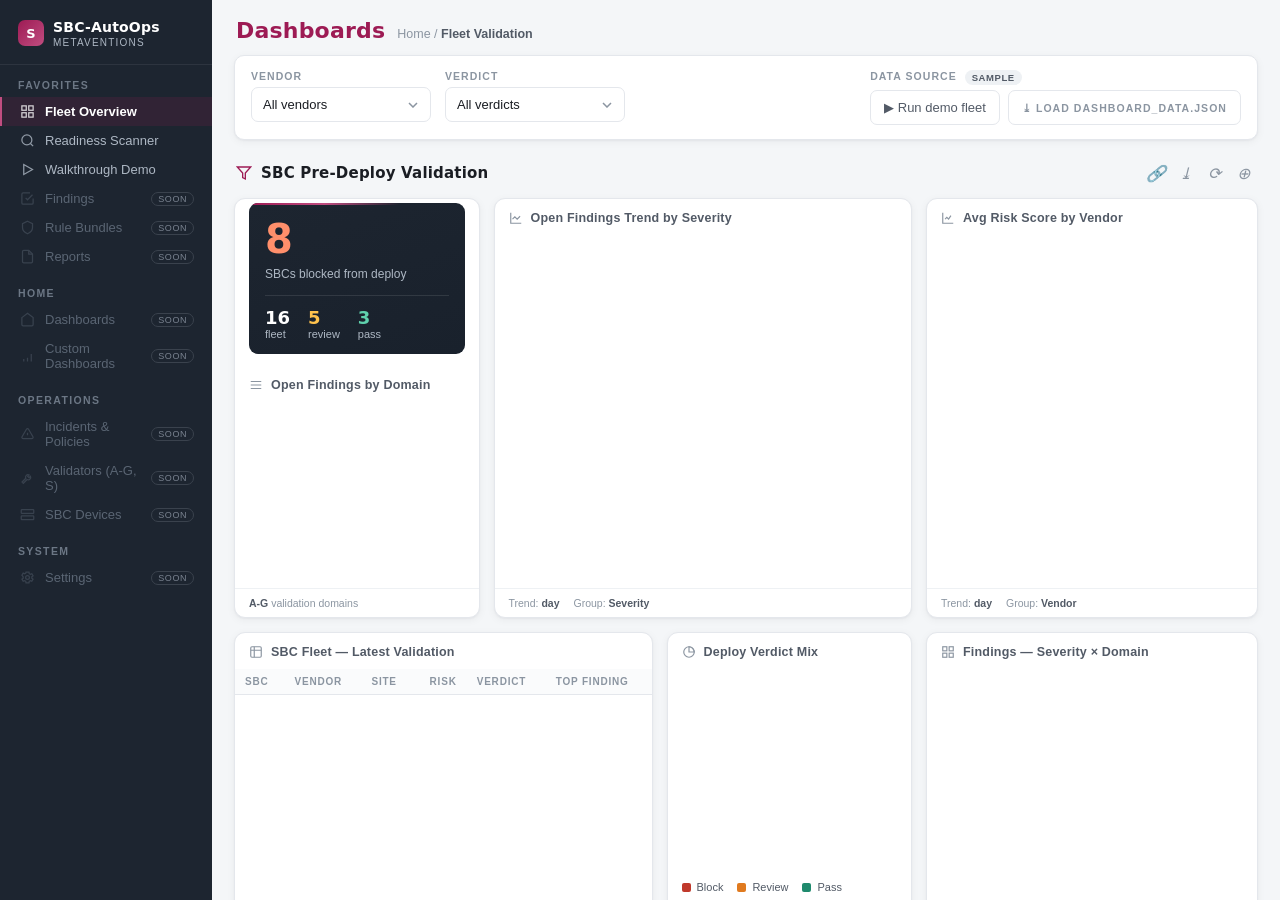
==== marketing/dashboard/index.html @ 4ab171d1 "Phase C frontend-design: fleet dashboard polish Stat tiles: gradient surface + garnet edge accent + " ====
<!doctype html>
<html lang="en">
<!--
  SBC-AutoOps — Fleet Validation Dashboard
  Single-file, dependency-light (Chart.js from CDN). Light enterprise theme
  modeled on a NOC monitoring layout.

  HOW TO FEED REAL DATA
  ---------------------
  Replace SAMPLE_FLEET below with the array your validator emits. Each entry is
  one SBC's latest run, matching the CLI --json output shape:

    {
      sbc: "sbc01.contoso.com",
      vendor: "audiocodes",
      site: "EU-West",
      ruleset_version: "2026-06-02",
      summary: { risk_score: 100, verdict: "BLOCK",
                 counts: { CRITICAL:2, HIGH:1, MEDIUM:4, LOW:1, INFO:1 } },
      findings: [ { check_id:"C.CA.ROOT_MISSING", domain:"C", severity:"CRITICAL" }, ... ]
    }

  Then call renderAll(SAMPLE_FLEET, TREND). Verdict/risk are recomputed client
  side with the same weights as report/risk.py, so tiles stay consistent.
-->
<meta charset="utf-8" />
<meta name="viewport" content="width=device-width, initial-scale=1" />
<title>SBC-AutoOps — Fleet Validation</title>
<base href="/dashboard/">
<!-- Local-first: no external fonts or CDNs. The dashboard must render fully
     air-gapped (docker run --network none), so Chart.js is served from the
     package and typefaces fall back to the system stack. -->
<script src="chart.umd.min.js"></script>

<style>
  :root {
    --ink:#1a1d23; --ink-soft:#525a66; --ink-faint:#8b95a1;
    --line:#e4e7ec; --line-soft:#eef1f4; --panel:#ffffff; --bg:#f4f6f8;
    --rail:#1d2530; --rail-text:#aeb8c4; --rail-active:#fff;
    --garnet:#9d1b54; --garnet-soft:#c14d80;
    --crit:#c0392b; --high:#e07a1f; --med:#d4a017; --low:#5b85ad; --info:#9aa4b0;
    --pass:#1f8a6d;
    --domB:#5b85ad; --domC:#9d1b54; --domD:#e07a1f; --domE:#1f8a6d;
    --shadow:0 1px 2px rgba(20,24,31,.04),0 2px 8px rgba(20,24,31,.05);
  }
  *{box-sizing:border-box}
  html,body{margin:0;height:100%}
  body{
    font-family:'IBM Plex Sans',sans-serif;color:var(--ink);background:var(--bg);
    display:grid;grid-template-columns:212px 1fr;grid-template-rows:100vh;
    -webkit-font-smoothing:antialiased;
  }
  .mono{font-family:'IBM Plex Mono',monospace;font-variant-numeric:tabular-nums}

  /* ---------- left rail ---------- */
  aside{background:var(--rail);color:var(--rail-text);overflow-y:auto;padding:0 0 24px}
  .brand{display:flex;align-items:center;gap:9px;padding:18px 18px 16px;border-bottom:1px solid rgba(255,255,255,.07)}
  .brand .dot{width:26px;height:26px;border-radius:7px;background:linear-gradient(135deg,var(--garnet),var(--garnet-soft));display:grid;place-items:center;color:#fff;font-family:'Archivo',system-ui,sans-serif;font-weight:800;font-size:13px}
  .brand b{font-family:'Archivo',system-ui,sans-serif;font-weight:700;color:#fff;font-size:14px;letter-spacing:.2px}
  .brand small{display:block;color:var(--rail-text);font-size:10px;letter-spacing:.12em;text-transform:uppercase;margin-top:1px}
  .navgroup{padding:14px 0 2px}
  .navgroup h4{margin:0;padding:0 18px 6px;font-size:10.5px;letter-spacing:.13em;text-transform:uppercase;color:#6c7785;font-weight:700}
  .navgroup a{display:flex;align-items:center;gap:10px;padding:7px 18px;color:var(--rail-text);text-decoration:none;font-size:13px;border-left:2px solid transparent}
  .navgroup a:hover{background:rgba(255,255,255,.04);color:#dfe6ee}
  .navgroup a.active{background:rgba(157,27,84,.16);border-left-color:var(--garnet-soft);color:var(--rail-active);font-weight:600}
  .navgroup a svg{width:15px;height:15px;opacity:.8;flex:none}
  /* Planned (not-in-this-build) nav: honest scaffolding, never a dead link. */
  .navgroup a.soon{color:#5a6573;cursor:default}
  .navgroup a.soon:hover{background:transparent;color:#5a6573}
  .navgroup a.soon svg{opacity:.45}
  .navgroup a.soon em{margin-left:auto;font-style:normal;font-size:9px;letter-spacing:.06em;text-transform:uppercase;color:#7a8390;border:1px solid #3a424d;border-radius:9px;padding:1px 6px}

  /* ---------- main ---------- */
  main{overflow-y:auto;padding:0 22px 40px}
  .topbar{display:flex;align-items:baseline;gap:12px;padding:18px 2px 12px}
  .topbar h1{font-family:'Archivo',system-ui,sans-serif;font-weight:700;font-size:22px;color:var(--garnet);margin:0;letter-spacing:.2px}
  .crumb{color:var(--ink-faint);font-size:12.5px}
  .crumb b{color:var(--ink-soft);font-weight:600}

  .filters{display:flex;gap:14px;flex-wrap:wrap;background:var(--panel);border:1px solid var(--line);border-radius:10px;padding:14px 16px;box-shadow:var(--shadow)}
  .field{display:flex;flex-direction:column;gap:5px;min-width:180px}
  .field label{font-size:10.5px;letter-spacing:.1em;text-transform:uppercase;color:var(--ink-faint);font-weight:600}
  select{appearance:none;font-family:inherit;font-size:13px;color:var(--ink);background:#fff url("data:image/svg+xml,%3Csvg xmlns='http://www.w3.org/2000/svg' width='10' height='6' viewBox='0 0 10 6'%3E%3Cpath d='M1 1l4 4 4-4' stroke='%238b95a1' stroke-width='1.5' fill='none'/%3E%3C/svg%3E") no-repeat right 12px center;border:1px solid var(--line);border-radius:7px;padding:9px 30px 9px 11px;cursor:pointer}
  select:focus{outline:none;border-color:var(--garnet-soft);box-shadow:0 0 0 3px rgba(157,27,84,.12)}
  .grow{flex:1}
  .ds-title{display:flex;align-items:center;gap:9px;margin:20px 2px 12px}
  .ds-title svg{width:16px;height:16px;color:var(--garnet)}
  .ds-title h2{font-family:'Archivo',system-ui,sans-serif;font-weight:600;font-size:15px;margin:0;letter-spacing:.2px}
  .ds-title .tools{margin-left:auto;display:flex;gap:3px}
  .ds-title .tools i{width:26px;height:26px;border-radius:6px;display:grid;place-items:center;color:var(--ink-faint);cursor:default}
  .ds-title .tools i:hover{background:var(--line-soft);color:var(--ink-soft)}

  /* ---------- grid ---------- */
  .grid{display:grid;gap:14px;grid-template-columns:repeat(12,1fr)}
  .panel{background:var(--panel);border:1px solid var(--line);border-radius:11px;box-shadow:var(--shadow);display:flex;flex-direction:column;min-height:0;overflow:hidden;transition:border-color .2s ease,box-shadow .2s ease,transform .2s ease}
  .panel:hover{border-color:rgba(157,27,84,.28);box-shadow:0 2px 4px rgba(20,24,31,.05),0 10px 26px rgba(20,24,31,.08);transform:translateY(-1px)}
  .panel > header{display:flex;align-items:center;gap:8px;padding:12px 14px 10px}
  .panel > header svg{width:14px;height:14px;color:var(--ink-faint);flex:none}
  .panel > header h3{font-size:12.5px;font-weight:600;color:var(--ink-soft);margin:0;letter-spacing:.2px}
  .panel .body{padding:4px 14px 14px;flex:1;min-height:0}
  .panel .foot{border-top:1px solid var(--line-soft);padding:8px 14px;font-size:10.5px;color:var(--ink-faint);display:flex;gap:14px}
  .panel .foot b{color:var(--ink-soft);font-weight:600}

  .span3{grid-column:span 3}.span4{grid-column:span 4}.span5{grid-column:span 5}
  .span6{grid-column:span 6}.span7{grid-column:span 7}.span8{grid-column:span 8}.span12{grid-column:span 12}
  @media(max-width:1180px){.span3,.span4,.span5{grid-column:span 6}.span7,.span8{grid-column:span 12}}

  /* stat tile */
  .stat{background:linear-gradient(160deg,var(--rail),#19212c);color:#fff;border-radius:9px;padding:16px 16px 14px;margin:0 0 4px;position:relative;overflow:hidden}
  .stat:before{content:"";position:absolute;top:0;left:0;right:30%;height:2px;background:linear-gradient(90deg,var(--garnet),var(--garnet-soft),transparent)}
  .stat .big{font-family:'Archivo',system-ui,sans-serif;font-weight:800;font-size:40px;line-height:1;color:#fff}
  .stat .big.warn{color:#ff8f6b}
  .stat .lbl{font-size:12px;color:#aeb8c4;margin-top:8px}
  .stat .sub{display:flex;gap:18px;margin-top:14px;border-top:1px solid rgba(255,255,255,.1);padding-top:11px}
  .stat .sub div{font-size:11px;color:#aeb8c4}
  .stat .sub b{display:block;font-family:'Archivo',system-ui,sans-serif;font-size:18px;color:#fff;font-weight:700}
  .stat .sub b.crit{color:#ff7a63}.stat .sub b.warn{color:#ffc24d}.stat .sub b.ok{color:#5fd1ad}

  /* charts */
  .chartwrap{position:relative;width:100%}
  canvas{max-width:100%}

  /* table */
  table{width:100%;border-collapse:collapse;font-size:12.5px}
  thead th{text-align:left;font-size:10px;letter-spacing:.08em;text-transform:uppercase;color:var(--ink-faint);font-weight:700;padding:7px 10px;border-bottom:1px solid var(--line);background:#fafbfc;position:sticky;top:0}
  thead th.num,td.num{text-align:right}
  tbody td{padding:8px 10px;border-bottom:1px solid var(--line-soft);white-space:nowrap}
  tbody tr:hover{background:#fafbfc}
  .vendor-pill{display:inline-block;font-size:10.5px;padding:2px 8px;border-radius:20px;background:var(--line-soft);color:var(--ink-soft);font-weight:600}
  .verdict{display:inline-flex;align-items:center;gap:6px;font-weight:700;font-size:11.5px}
  .verdict::before{content:"";width:8px;height:8px;border-radius:50%}
  .verdict.BLOCK{color:var(--crit)}.verdict.BLOCK::before{background:var(--crit);animation:vpulse 2.2s infinite}
  @keyframes vpulse{0%{box-shadow:0 0 0 0 rgba(192,57,43,.40)}70%{box-shadow:0 0 0 6px rgba(192,57,43,0)}100%{box-shadow:0 0 0 0 rgba(192,57,43,0)}}
  @media (prefers-reduced-motion: reduce){.verdict.BLOCK::before{animation:none}.panel:hover{transform:none}}
  .verdict.REVIEW{color:var(--high)}.verdict.REVIEW::before{background:var(--high)}
  .verdict.PASS{color:var(--pass)}.verdict.PASS::before{background:var(--pass)}
  .riskbar{display:inline-block;height:6px;border-radius:3px;background:var(--line);width:64px;vertical-align:middle;margin-right:7px;position:relative;overflow:hidden}
  .riskbar span{position:absolute;left:0;top:0;bottom:0;border-radius:3px}

  /* heatmap */
  .heat{display:grid;grid-template-columns:54px repeat(8,1fr);gap:5px;align-items:center}
  .heat .h-col{font-size:10.5px;font-weight:700;color:var(--ink-soft);text-align:center;letter-spacing:.04em}
  .heat .h-row{font-size:10.5px;font-weight:700;color:var(--ink-soft)}
  .heat .cell{height:38px;border-radius:6px;display:grid;place-items:center;font-family:'IBM Plex Mono',ui-monospace,monospace;font-size:13px;font-weight:600;color:#fff}
  .heat .legend{grid-column:1/-1;display:flex;align-items:center;gap:8px;margin-top:8px;font-size:10.5px;color:var(--ink-faint)}
  .heat .legend .ramp{height:8px;flex:1;border-radius:4px;background:linear-gradient(90deg,#eef1f4,var(--garnet))}

  .dot-leg{display:flex;gap:14px;flex-wrap:wrap;font-size:11px;color:var(--ink-soft);margin-top:8px}
  .dot-leg span{display:inline-flex;align-items:center;gap:6px}
  .dot-leg i{width:9px;height:9px;border-radius:2px;display:inline-block}

  .badge{display:inline-block;font-size:9.5px;letter-spacing:.06em;text-transform:uppercase;font-weight:700;padding:2px 7px;border-radius:20px;background:var(--line-soft);color:var(--ink-soft);vertical-align:middle;margin-left:4px}
  .badge.internal{background:#e7f3ee;color:var(--pass)}
  .badge.anon{background:#fbeef0;color:var(--garnet)}
  .loadbtn{display:inline-flex;align-items:center;gap:7px;font-size:13px;border:1px solid var(--line);border-radius:7px;padding:9px 13px;cursor:pointer;color:var(--ink-soft);background:#fff;white-space:nowrap}
  .loadbtn:hover{border-color:var(--garnet-soft);color:var(--garnet)}

  /* ---------- tabbed views (Fleet / Scanner / Walkthrough) ---------- */
  .view[hidden]{display:none}
  nav a[data-view]{cursor:pointer}
  /* scanner */
  #scanFqdn:focus{outline:none;border-color:var(--garnet-soft);box-shadow:0 0 0 3px rgba(157,27,84,.12)}
  .scan-card{margin-top:18px;border:1px solid var(--line);border-radius:12px;padding:18px;background:#fff}
  .scan-row{display:flex;align-items:center;justify-content:space-between;gap:14px;flex-wrap:wrap}
  .scan-grade{font-family:'Archivo',system-ui,sans-serif;font-weight:800;font-size:24px;color:#fff;padding:4px 14px;border-radius:10px;line-height:1.2}
  .g-A{background:var(--pass)}.g-B{background:#3c9e7f}.g-C{background:var(--high)}.g-FAIL{background:var(--crit)}.g-INCONCLUSIVE{background:var(--ink-faint)}
  .scan-issues{list-style:none;margin:14px 0 0;padding:0}
  .scan-issues li{display:flex;gap:10px;align-items:baseline;padding:8px 0;border-top:1px solid var(--line-soft);font-size:13px}
  .scan-issues .sev{font-family:'IBM Plex Mono',monospace;font-size:9.5px;font-weight:700;letter-spacing:.06em;text-transform:uppercase;padding:2px 6px;border-radius:5px;white-space:nowrap}
  .sev.CRITICAL{background:#fdecea;color:var(--crit)}.sev.HIGH{background:#fdf0e3;color:var(--high)}.sev.MEDIUM{background:#fff7e6;color:#9a6b00}.sev.PASS{background:#e6f5ef;color:var(--pass)}
  /* walkthrough */
  .wk-toggle{display:inline-flex;border:1px solid var(--line);border-radius:9px;overflow:hidden;background:#fff}
  .wk-toggle button{font-family:inherit;font-size:13px;font-weight:600;border:none;background:#fff;color:var(--ink-soft);padding:9px 16px;cursor:pointer}
  .wk-toggle button.active{background:var(--garnet);color:#fff}
  .wk-verdict{font-family:'IBM Plex Mono',monospace;font-size:12px;font-weight:700}
  .wk-term{background:#161c25;color:#c7d0db;border-radius:10px;padding:18px 20px;font-family:'IBM Plex Mono',ui-monospace,monospace;font-size:12.3px;line-height:1.62;overflow-x:auto;white-space:pre;margin:0;min-height:140px}
</style>

<aside>
  <div class="brand">
    <div class="dot">S</div>
    <div><b>SBC-AutoOps</b><small>Metaventions</small></div>
  </div>
  <nav>
    <div class="navgroup">
      <h4>Favorites</h4>
      <a class="active" data-view="fleet" href="#"><svg viewBox="0 0 24 24" fill="none" stroke="currentColor" stroke-width="2"><rect x="3" y="3" width="7" height="7"/><rect x="14" y="3" width="7" height="7"/><rect x="3" y="14" width="7" height="7"/><rect x="14" y="14" width="7" height="7"/></svg>Fleet Overview</a>
      <a data-view="scanner" href="#"><svg viewBox="0 0 24 24" fill="none" stroke="currentColor" stroke-width="2"><circle cx="11" cy="11" r="8"/><path d="M21 21l-4.3-4.3"/></svg>Readiness Scanner</a>
      <a data-view="walk" href="#"><svg viewBox="0 0 24 24" fill="none" stroke="currentColor" stroke-width="2"><polygon points="6 4 20 12 6 20 6 4"/></svg>Walkthrough Demo</a>
      <a class="soon" title="Planned — not in this build"><svg viewBox="0 0 24 24" fill="none" stroke="currentColor" stroke-width="2"><path d="M9 11l3 3 8-8"/><path d="M21 12v7a2 2 0 0 1-2 2H5a2 2 0 0 1-2-2V5a2 2 0 0 1 2-2h11"/></svg>Findings<em>soon</em></a>
      <a class="soon" title="Planned — not in this build"><svg viewBox="0 0 24 24" fill="none" stroke="currentColor" stroke-width="2"><path d="M12 2l8 4v6c0 5-3.5 8-8 10-4.5-2-8-5-8-10V6z"/></svg>Rule Bundles<em>soon</em></a>
      <a class="soon" title="Planned — not in this build"><svg viewBox="0 0 24 24" fill="none" stroke="currentColor" stroke-width="2"><path d="M14 2H6a2 2 0 0 0-2 2v16a2 2 0 0 0 2 2h12a2 2 0 0 0 2-2V8z"/><path d="M14 2v6h6"/></svg>Reports<em>soon</em></a>
    </div>
    <div class="navgroup">
      <h4>Home</h4>
      <a class="soon" title="Planned — not in this build"><svg viewBox="0 0 24 24" fill="none" stroke="currentColor" stroke-width="2"><path d="M3 9l9-7 9 7v11a2 2 0 0 1-2 2H5a2 2 0 0 1-2-2z"/></svg>Dashboards<em>soon</em></a>
      <a class="soon" title="Planned — not in this build"><svg viewBox="0 0 24 24" fill="none" stroke="currentColor" stroke-width="2"><path d="M12 20v-6M6 20v-4M18 20V8"/></svg>Custom Dashboards<em>soon</em></a>
    </div>
    <div class="navgroup">
      <h4>Operations</h4>
      <a class="soon" title="Planned — not in this build"><svg viewBox="0 0 24 24" fill="none" stroke="currentColor" stroke-width="2"><path d="M10.3 3.6a2 2 0 0 1 3.4 0l7 12a2 2 0 0 1-1.7 3H5a2 2 0 0 1-1.7-3z"/><path d="M12 9v4M12 17h.01"/></svg>Incidents &amp; Policies<em>soon</em></a>
      <a class="soon" title="Planned — not in this build"><svg viewBox="0 0 24 24" fill="none" stroke="currentColor" stroke-width="2"><path d="M14.7 6.3a4 4 0 0 0-5.4 5.4l-6 6 2 2 6-6a4 4 0 0 0 5.4-5.4l-2.3 2.3-2-2z"/></svg>Validators (A-G, S)<em>soon</em></a>
      <a class="soon" title="Planned — not in this build"><svg viewBox="0 0 24 24" fill="none" stroke="currentColor" stroke-width="2"><rect x="2" y="4" width="20" height="6" rx="1"/><rect x="2" y="14" width="20" height="6" rx="1"/></svg>SBC Devices<em>soon</em></a>
    </div>
    <div class="navgroup">
      <h4>System</h4>
      <a class="soon" title="Planned — not in this build"><svg viewBox="0 0 24 24" fill="none" stroke="currentColor" stroke-width="2"><circle cx="12" cy="12" r="3"/><path d="M19 12a7 7 0 0 0-.1-1l2-1.6-2-3.4-2.4 1a7 7 0 0 0-1.7-1l-.4-2.5H9.6L9.2 5a7 7 0 0 0-1.7 1l-2.4-1-2 3.4L5.1 11a7 7 0 0 0 0 2l-2 1.6 2 3.4 2.4-1a7 7 0 0 0 1.7 1l.4 2.5h4.8l.4-2.5a7 7 0 0 0 1.7-1l2.4 1 2-3.4-2-1.6a7 7 0 0 0 .1-1z"/></svg>Settings<em>soon</em></a>
    </div>
  </nav>
</aside>

<main>
  <div class="topbar">
    <h1>Dashboards</h1>
    <span class="crumb">Home / <b>Fleet Validation</b></span>
  </div>

  <div id="view-fleet" class="view">
  <div class="filters">
    <div class="field"><label for="f-vendor">Vendor</label>
      <select id="f-vendor"><option value="">All vendors</option></select>
    </div>
    <div class="field"><label for="f-verdict">Verdict</label>
      <select id="f-verdict"><option value="">All verdicts</option><option>BLOCK</option><option>REVIEW</option><option>PASS</option></select>
    </div>
    <div class="field grow"></div>
    <div class="field"><label>Data source <span id="mode-badge" class="badge">sample</span></label>
      <div style="display:flex;gap:8px">
        <button id="f-demo" class="loadbtn" type="button" title="Run the bundled sample fleet through the real validators">▶ Run demo fleet</button>
        <label for="f-file" class="loadbtn">⤓ Load dashboard_data.json</label>
        <input id="f-file" type="file" accept="application/json,.json" hidden />
      </div>
    </div>
  </div>

  <div class="ds-title">
    <svg viewBox="0 0 24 24" fill="none" stroke="currentColor" stroke-width="2"><path d="M22 3H2l8 9v7l4 2v-9z"/></svg>
    <h2>SBC Pre-Deploy Validation</h2>
    <div class="tools">
      <i title="Share">🔗</i><i title="Export">⤓</i><i title="Refresh">⟳</i><i title="Add panel">⊕</i>
    </div>
  </div>

  <div class="grid">
    <!-- col 1: stat + domain bar -->
    <section class="panel span3">
      <div class="body" style="padding-bottom:0">
        <div class="stat">
          <div class="big warn" id="stat-block">—</div>
          <div class="lbl">SBCs blocked from deploy</div>
          <div class="sub">
            <div><b id="stat-total">—</b>fleet</div>
            <div><b class="warn" id="stat-review">—</b>review</div>
            <div><b class="ok" id="stat-pass">—</b>pass</div>
          </div>
        </div>
      </div>
      <header style="padding-top:6px"><svg viewBox="0 0 24 24" fill="none" stroke="currentColor" stroke-width="2"><path d="M3 6h18M3 12h18M3 18h18"/></svg><h3>Open Findings by Domain</h3></header>
      <div class="body"><div class="chartwrap" style="height:182px"><canvas id="c-domain"></canvas></div></div>
      <div class="foot"><span><b>A-G</b> validation domains</span></div>
    </section>

    <!-- col 2: findings trend -->
    <section class="panel span5">
      <header><svg viewBox="0 0 24 24" fill="none" stroke="currentColor" stroke-width="2"><path d="M3 3v18h18"/><path d="M19 9l-5 5-4-4-4 4"/></svg><h3>Open Findings Trend by Severity</h3></header>
      <div class="body"><div class="chartwrap" style="height:248px"><canvas id="c-trend"></canvas></div></div>
      <div class="foot"><span>Trend: <b>day</b></span><span>Group: <b>Severity</b></span></div>
    </section>

    <!-- col 3: risk by vendor -->
    <section class="panel span4">
      <header><svg viewBox="0 0 24 24" fill="none" stroke="currentColor" stroke-width="2"><path d="M3 3v18h18"/><path d="M7 14l3-3 3 3 4-6"/></svg><h3>Avg Risk Score by Vendor</h3></header>
      <div class="body"><div class="chartwrap" style="height:248px"><canvas id="c-vendor"></canvas></div></div>
      <div class="foot"><span>Trend: <b>day</b></span><span>Group: <b>Vendor</b></span></div>
    </section>

    <!-- row 2 col 1: fleet table -->
    <section class="panel span5">
      <header><svg viewBox="0 0 24 24" fill="none" stroke="currentColor" stroke-width="2"><rect x="3" y="3" width="18" height="18" rx="2"/><path d="M3 9h18M9 3v18"/></svg><h3>SBC Fleet — Latest Validation</h3></header>
      <div class="body" style="padding:0;overflow:auto;max-height:300px">
        <table id="fleet"><thead><tr>
          <th>SBC</th><th>Vendor</th><th>Site</th><th class="num">Risk</th><th>Verdict</th><th>Top finding</th>
        </tr></thead><tbody></tbody></table>
      </div>
      <div class="foot"><span><b id="fleet-count">—</b> SBCs shown</span><span>Ruleset <b id="rs-ver">—</b></span></div>
    </section>

    <!-- row 2 col 2: verdict donut -->
    <section class="panel span3">
      <header><svg viewBox="0 0 24 24" fill="none" stroke="currentColor" stroke-width="2"><circle cx="12" cy="12" r="9"/><path d="M12 3a9 9 0 0 1 9 9h-9z"/></svg><h3>Deploy Verdict Mix</h3></header>
      <div class="body"><div class="chartwrap" style="height:200px"><canvas id="c-verdict"></canvas></div>
        <div class="dot-leg">
          <span><i style="background:var(--crit)"></i>Block</span>
          <span><i style="background:var(--high)"></i>Review</span>
          <span><i style="background:var(--pass)"></i>Pass</span>
        </div>
      </div>
      <div class="foot"><span>Group: <b>Verdict</b></span></div>
    </section>

    <!-- row 2 col 3: heatmap -->
    <section class="panel span4">
      <header><svg viewBox="0 0 24 24" fill="none" stroke="currentColor" stroke-width="2"><rect x="3" y="3" width="7" height="7"/><rect x="14" y="3" width="7" height="7"/><rect x="3" y="14" width="7" height="7"/><rect x="14" y="14" width="7" height="7"/></svg><h3>Findings — Severity × Domain</h3></header>
      <div class="body"><div class="heat" id="heat"></div></div>
      <div class="foot"><span>Darker = more findings</span></div>
    </section>
  </div>
  </div><!-- /view-fleet -->

  <!-- ═══ SCANNER ═══ -->
  <div id="view-scanner" class="view" hidden>
    <div class="ds-title">
      <svg viewBox="0 0 24 24" fill="none" stroke="currentColor" stroke-width="2"><circle cx="11" cy="11" r="8"/><path d="M21 21l-4.3-4.3"/></svg>
      <h2>Outside-In Readiness Scanner</h2>
    </div>
    <section class="panel" style="max-width:760px">
      <div class="body" style="padding:20px">
        <p style="margin:0 0 16px;color:var(--ink-soft);font-size:13.5px;max-width:62ch">Enter an SBC's public hostname. A live TLS handshake is run against it and the edge is graded against Microsoft's 2026 Direct Routing requirements. No config upload; only the public endpoint is touched.</p>
        <form id="scanForm" style="display:flex;gap:10px;flex-wrap:wrap">
          <input id="scanFqdn" type="text" aria-label="SBC public hostname" placeholder="sbc.contoso.com" autocomplete="off" autocapitalize="off" spellcheck="false" style="flex:1;min-width:240px;font-family:'IBM Plex Mono',monospace;font-size:14px;padding:11px 13px;border:1px solid var(--line);border-radius:8px;color:var(--ink)">
          <button id="scanBtn" type="submit" class="loadbtn" style="background:var(--garnet);color:#fff;border-color:var(--garnet);font-weight:600">Scan</button>
        </form>
        <div id="scanCard" class="scan-card" hidden>
          <div class="scan-row">
            <span class="mono" id="scanName" style="font-weight:600"></span>
            <span class="scan-grade" id="scanGrade"></span>
          </div>
          <div class="mono" id="scanMeta" style="font-size:12px;color:var(--ink-soft);margin-top:8px"></div>
          <ul class="scan-issues" id="scanIssues"></ul>
          <div id="scanNote" style="margin-top:12px;font-size:12.5px;color:var(--ink-soft)"></div>
        </div>
      </div>
      <div class="foot"><span>Same engine as the public scanner. SSRF-guarded, rate-limited. Outside-in only.</span></div>
    </section>
  </div>

  <!-- ═══ WALKTHROUGH ═══ -->
  <div id="view-walk" class="view" hidden>
    <div class="ds-title">
      <svg viewBox="0 0 24 24" fill="none" stroke="currentColor" stroke-width="2"><polygon points="6 4 20 12 6 20 6 4"/></svg>
      <h2>Walkthrough — One Broken SBC, One Fixed SBC</h2>
    </div>
    <section class="panel">
      <div class="body" style="padding:18px">
        <p style="margin:0 0 14px;color:var(--ink-soft);font-size:13.5px;max-width:72ch">Real engine output, live. Run the broken config and the validator blocks it and predicts where in the handshake the call dies. Run the fix and the same SBC passes with two-way audio. That closed loop is the product.</p>
        <div style="display:flex;gap:12px;flex-wrap:wrap;align-items:center;margin-bottom:14px">
          <div class="wk-toggle">
            <button id="wk-broken" class="active" data-which="broken">Broken SBC</button>
            <button id="wk-fixed" data-which="fixed">Fixed SBC</button>
          </div>
          <button id="wkRun" class="loadbtn" style="background:var(--garnet);color:#fff;border-color:var(--garnet);font-weight:600">Run validation</button>
          <span id="wkVerdict" class="wk-verdict"></span>
        </div>
        <pre id="wkOut" class="wk-term">// choose Broken or Fixed, then press Run validation</pre>
      </div>
      <div class="foot"><span>Live <b>sbc-validator walk</b> output. The engine runs locally; nothing leaves your machine.</span></div>
    </section>
  </div>
</main>

<script>
/* ---------------- sample fleet (replace with validator JSON) ---------------- */
const SEV = ["CRITICAL","HIGH","MEDIUM","LOW","INFO"];
const SEV_COLOR = {CRITICAL:"#c0392b",HIGH:"#e07a1f",MEDIUM:"#d4a017",LOW:"#5b85ad",INFO:"#9aa4b0"};
const SEV_WEIGHT = {CRITICAL:40,HIGH:15,MEDIUM:6,LOW:2,INFO:0};
const DOM_COLOR = {A:"#7a8794",B:"#5b85ad",C:"#9d1b54",D:"#e07a1f",E:"#1f8a6d",F:"#8e44ad",G:"#c79100",S:"#c0392b"};
const DOM_NAME = {A:"Baseline (A)",B:"Interop (B)",C:"TLS / CA (C)",D:"NAT (D)",E:"Codec (E)",F:"Topology (F)",G:"Routing (G)",S:"Security (S)"};

// representative top findings per domain
const TOPF = {
  A:["A.SEM.MISSING_FQDN","A.SYN.FQDN_FORMAT","A.SEM.DANGLING_TLS"],
  C:["C.CA.ROOT_MISSING","C.CERT.EXPIRY","C.TLS.MTLS_DISABLED","C.CERT.EKU_DUALUSE"],
  D:["D.NAT.PRIVATE_ADVERTISED","D.NAT.NO_SYMMETRIC_RTP"],
  B:["B.SIP.TRANSPORT","B.SIP.OPTIONS_KEEPALIVE","B.SIP.NO_NORMALIZATION"],
  E:["E.CODEC.NO_CROSS_OVERLAP","E.DTMF.INCONSISTENT"],
  F:["F.TOPOLOGY.PRIVATE_IP_LEAK","F.TOPOLOGY.VIA_INTERNAL"],
  G:["G.CLASS.UNCLASSIFIED","G.ROUTE.NO_FROM_TEAMS","G.ROUTE.NO_TO_TEAMS"],
  S:["S.ACL.NO_DEFAULT_DENY","S.ACL.BROAD_CIDR","S.ACL.MEDIA_PLANE_MISSING","S.ACL.IPV6_NEGLECT"]
};
const VENDORS=["audiocodes","cisco_cube","ribbon","oracle_acme"];

/* brand-tuned chart defaults (local Chart.js, no CDN) */
if (window.Chart) {
  Chart.defaults.font.family="'IBM Plex Sans',system-ui,sans-serif";
  Chart.defaults.font.size=11;
  Chart.defaults.color="#6b7480";
  Chart.defaults.borderColor="rgba(20,24,31,.07)";
}
const SITES=["EU-West","US-East","US-West","APAC","DR-Site"];

// deterministic pseudo-random
let _s=42; const rnd=()=>{_s=(_s*1103515245+12345)&0x7fffffff;return _s/0x7fffffff;};
const pick=a=>a[Math.floor(rnd()*a.length)];

function recompute(counts){
  let raw=0; for(const s of SEV) raw+=SEV_WEIGHT[s]*(counts[s]||0);
  const risk=Math.min(100,raw);
  const verdict = counts.CRITICAL>0 ? "BLOCK" : counts.HIGH>0 ? "REVIEW" : "PASS";
  return {risk_score:risk, verdict, counts};
}

function makeFleet(n){
  const out=[];
  for(let i=0;i<n;i++){
    const vendor=pick(VENDORS), site=pick(SITES);
    // skew: some clean, some broken
    const tier=rnd();
    const counts={CRITICAL:0,HIGH:0,MEDIUM:0,LOW:0,INFO:Math.round(rnd())};
    if(tier>0.62){counts.CRITICAL=1+Math.floor(rnd()*2);counts.HIGH=Math.floor(rnd()*2);counts.MEDIUM=1+Math.floor(rnd()*4);counts.LOW=Math.floor(rnd()*2);}
    else if(tier>0.32){counts.HIGH=1+Math.floor(rnd()*2);counts.MEDIUM=Math.floor(rnd()*3);counts.LOW=Math.floor(rnd()*2);}
    else {counts.MEDIUM=Math.floor(rnd()*2);counts.LOW=Math.floor(rnd()*2);}
    // build findings list w/ domains
    const findings=[];
    const addDom=(dom,sev)=>findings.push({check_id:pick(TOPF[dom]),domain:dom,severity:sev});
    const domsForSev=()=>pick(["A","B","C","C","D","D","E"]); // C/D weighted (wedge)
    for(const s of SEV) for(let k=0;k<(counts[s]||0);k++) addDom(domsForSev(),s);
    const sum=recompute(counts);
    const top = findings.slice().sort((a,b)=>SEV.indexOf(a.severity)-SEV.indexOf(b.severity))[0];
    out.push({
      sbc:`sbc${String(i+1).padStart(2,"0")}.${pick(["contoso","fabrikam","northwind"])}.com`,
      vendor, site, ruleset_version:"2026-06-02", summary:sum, findings,
      top: top?top.check_id:"—"
    });
  }
  return out;
}
const SAMPLE_FLEET = makeFleet(16);

// 14-day open-findings trend by severity (gentle downward as fixes land)
function makeTrend(){
  const days=14, labels=[], series={CRITICAL:[],HIGH:[],MEDIUM:[],LOW:[]};
  const base={CRITICAL:22,HIGH:34,MEDIUM:61,LOW:40};
  for(let d=0;d<days;d++){
    const dt=new Date(); dt.setDate(dt.getDate()-(days-1-d));
    labels.push(dt.toLocaleDateString(undefined,{month:"short",day:"numeric"}));
    for(const s of Object.keys(series)){
      const drift=1-(d/days)*0.4; // 40% reduction over window
      series[s].push(Math.max(0,Math.round(base[s]*drift + (rnd()-0.5)*6)));
    }
  }
  return {labels,series};
}
const TREND = makeTrend();

/* ---------------- rendering ---------------- */
let charts={};
function destroyCharts(){Object.values(charts).forEach(c=>c&&c.destroy());charts={};}
// Escape any value that originates from a parsed config (SBC FQDN, site, finding
// titles): it is attacker-influenced and must never be injected as raw HTML.
function esc(x){return String(x==null?"":x).replace(/[&<>"']/g,c=>({"&":"&amp;","<":"&lt;",">":"&gt;",'"':"&quot;","'":"&#39;"}[c]));}

function applyFilters(fleet){
  const v=document.getElementById("f-vendor").value;
  const vd=document.getElementById("f-verdict").value;
  return fleet.filter(s=>(!v||s.vendor===v)&&(!vd||s.summary.verdict===vd));
}

function renderAll(fleet, trend){
  destroyCharts();
  const f = applyFilters(fleet);

  // tiles (count up on first paint, instant on filter changes)
  const by=v=>f.filter(s=>s.summary.verdict===v).length;
  const setStat=(id,v)=>{
    const el=document.getElementById(id);
    if(window.__statsAnimated || window.matchMedia("(prefers-reduced-motion: reduce)").matches){el.textContent=v;return;}
    let t0=null;
    (function tick(ts){
      if(!t0)t0=ts;
      const p=Math.min((ts-t0)/850,1), e=1-Math.pow(1-p,3);
      el.textContent=Math.round(v*e);
      if(p<1)requestAnimationFrame(tick);
    })(performance.now());
  };
  setStat("stat-block",by("BLOCK"));
  setStat("stat-total",f.length);
  setStat("stat-review",by("REVIEW"));
  setStat("stat-pass",by("PASS"));
  window.__statsAnimated=true;
  document.getElementById("rs-ver").textContent=(f[0]&&f[0].ruleset_version)||"—";

  // domain bar
  const domCount={}; Object.keys(DOM_NAME).forEach(d=>domCount[d]=0);
  f.forEach(s=>s.findings.forEach(x=>{if(x.severity!=="INFO"&&domCount[x.domain]!==undefined)domCount[x.domain]++;}));
  charts.domain=new Chart(document.getElementById("c-domain"),{
    type:"bar",
    data:{labels:Object.keys(domCount).map(d=>DOM_NAME[d]),
      datasets:[{data:Object.values(domCount),backgroundColor:Object.keys(domCount).map(d=>DOM_COLOR[d]),borderRadius:4,barThickness:18}]},
    options:{indexAxis:"y",plugins:{legend:{display:false}},
      scales:{x:{grid:{color:"#eef1f4"},ticks:{font:{family:"IBM Plex Mono",size:10}}},
              y:{grid:{display:false},ticks:{font:{family:"IBM Plex Sans",size:11}}}},
      maintainAspectRatio:false}
  });

  // trend line
  charts.trend=new Chart(document.getElementById("c-trend"),{
    type:"line",
    data:{labels:trend.labels,
      datasets:Object.keys(trend.series).map(s=>({
        label:s,data:trend.series[s],borderColor:SEV_COLOR[s],backgroundColor:SEV_COLOR[s],
        tension:.32,borderWidth:2,pointRadius:(trend.labels.length<=3?3:0),pointHoverRadius:4}))},
    options:{plugins:{legend:{position:"bottom",labels:{boxWidth:10,boxHeight:10,font:{size:10.5},usePointStyle:true,pointStyle:"rectRounded"}}},
      interaction:{mode:"index",intersect:false},
      scales:{x:{grid:{display:false},ticks:{font:{family:"IBM Plex Mono",size:9.5},maxRotation:0,autoSkip:true,maxTicksLimit:8}},
              y:{grid:{color:"#eef1f4"},ticks:{font:{family:"IBM Plex Mono",size:10}},title:{display:true,text:"open findings",font:{size:10},color:"#8b95a1"}}},
      maintainAspectRatio:false}
  });

  // avg risk by vendor
  const presentVendors=[...new Set(f.map(s=>s.vendor))];
  const vAgg={}; presentVendors.forEach(v=>vAgg[v]={sum:0,n:0});
  f.forEach(s=>{vAgg[s.vendor].sum+=s.summary.risk_score;vAgg[s.vendor].n++;});
  const vLabels=presentVendors.filter(v=>vAgg[v].n>0);
  charts.vendor=new Chart(document.getElementById("c-vendor"),{
    type:"bar",
    data:{labels:vLabels.map(v=>v.replace("_"," ")),
      datasets:[{data:vLabels.map(v=>Math.round(vAgg[v].sum/vAgg[v].n)),
        backgroundColor:vLabels.map(v=>{const r=vAgg[v].sum/vAgg[v].n;return r>=70?"#c0392b":r>=35?"#e07a1f":"#1f8a6d";}),
        borderRadius:4,barThickness:30}]},
    options:{plugins:{legend:{display:false}},
      scales:{x:{grid:{display:false},ticks:{font:{family:"IBM Plex Sans",size:11}}},
              y:{max:100,grid:{color:"#eef1f4"},ticks:{font:{family:"IBM Plex Mono",size:10}},title:{display:true,text:"risk score",font:{size:10},color:"#8b95a1"}}},
      maintainAspectRatio:false}
  });

  // verdict donut
  charts.verdict=new Chart(document.getElementById("c-verdict"),{
    type:"doughnut",
    data:{labels:["BLOCK","REVIEW","PASS"],
      datasets:[{data:[by("BLOCK"),by("REVIEW"),by("PASS")],
        backgroundColor:["#c0392b","#e07a1f","#1f8a6d"],borderWidth:2,borderColor:"#fff"}]},
    options:{cutout:"62%",plugins:{legend:{display:false}},maintainAspectRatio:false}
  });

  // heatmap
  const DOMS=Object.keys(DOM_NAME);
  const grid={}; SEV.filter(s=>s!=="INFO").forEach(s=>{grid[s]={}; DOMS.forEach(d=>grid[s][d]=0);});
  f.forEach(s=>s.findings.forEach(x=>{if(grid[x.severity]&&grid[x.severity][x.domain]!==undefined)grid[x.severity][x.domain]++;}));
  let max=1; Object.values(grid).forEach(r=>Object.values(r).forEach(v=>max=Math.max(max,v)));
  const heat=document.getElementById("heat");
  heat.innerHTML="";
  heat.insertAdjacentHTML("beforeend",`<div></div>`+DOMS.map(d=>`<div class="h-col">${d}</div>`).join(""));
  SEV.filter(s=>s!=="INFO").forEach(s=>{
    heat.insertAdjacentHTML("beforeend",`<div class="h-row">${s.slice(0,4)}</div>`);
    DOMS.forEach(d=>{
      const v=grid[s][d], t=v/max;
      const bg=`color-mix(in srgb, #9d1b54 ${Math.round(t*100)}%, #eef1f4)`;
      const col = t>0.45?"#fff":"#52606e";
      heat.insertAdjacentHTML("beforeend",`<div class="cell" style="background:${bg};color:${col}" title="${esc(s)} · ${esc(DOM_NAME[d])}: ${v}">${v||""}</div>`);
    });
  });

  // fleet table
  const tb=document.querySelector("#fleet tbody"); tb.innerHTML="";
  f.slice().sort((a,b)=>b.summary.risk_score-a.summary.risk_score).forEach(s=>{
    const r=s.summary.risk_score;
    const col=r>=70?"#c0392b":r>=35?"#e07a1f":"#1f8a6d";
    const verdict=esc(s.summary.verdict);
    tb.insertAdjacentHTML("beforeend",`<tr>
      <td class="mono">${esc(s.sbc)}</td>
      <td><span class="vendor-pill">${esc(String(s.vendor).replace("_"," "))}</span></td>
      <td>${esc(s.site)}</td>
      <td class="num"><span class="riskbar"><span style="width:${r}%;background:${col}"></span></span><b class="mono">${r}</b></td>
      <td><span class="verdict ${verdict}">${verdict}</span></td>
      <td class="mono" style="color:var(--ink-soft)">${esc(s.top)}</td>
    </tr>`);
  });
  document.getElementById("fleet-count").textContent=f.length;
}

/* ---------------- data source ---------------- */
let CURRENT = { fleet: SAMPLE_FLEET, trend: TREND, mode: "sample" };

function setMode(mode){
  const b=document.getElementById("mode-badge");
  b.textContent = mode;
  b.className = "badge" + (mode==="internal"?" internal":mode==="anon"?" anon":"");
}

function loadPayload(p){
  // Accepts the combined {fleet, trend, mode} from build_dashboard_data.py,
  // or a bare array of per-SBC reports (falls back to sample trend).
  if(Array.isArray(p)) p = { fleet:p, trend:TREND, mode:"internal" };
  if(!p.fleet || !p.fleet.length){ alert("No SBCs in that file."); return; }
  // ensure each finding has a domain (older outputs may omit it)
  p.fleet.forEach(s=>(s.findings||[]).forEach(f=>{ if(!f.domain && f.check_id) f.domain=f.check_id.split(".")[0]; }));
  // A trend needs >=2 distinct days to draw a line; with one run's worth of
  // history, show the illustrative sample trend instead of a blank single point.
  CURRENT = { fleet:p.fleet, trend:(p.trend&&p.trend.labels&&p.trend.labels.length>1)?p.trend:TREND, mode:p.mode||"internal" };
  setMode(CURRENT.mode);
  rebuildVendorFilter(CURRENT.fleet);
  renderAll(CURRENT.fleet, CURRENT.trend);
}

function rebuildVendorFilter(fleet){
  const vf=document.getElementById("f-vendor");
  const cur=vf.value;
  const vendors=[...new Set(fleet.map(s=>s.vendor))].sort();
  vf.innerHTML='<option value="">All vendors</option>';
  vendors.forEach(v=>{const o=document.createElement("option");o.value=v;o.textContent=v.replace("_"," ");vf.appendChild(o);});
  if([...vf.options].some(o=>o.value===cur)) vf.value=cur;
}

document.getElementById("f-demo").addEventListener("click",async()=>{
  const b=document.getElementById("f-demo"); b.disabled=true; b.textContent="running engine…";
  try{ const r=await fetch("./dashboard_data.json?demo=1"); const p=await r.json();
       if(p&&p.fleet&&p.fleet.length) loadPayload(p); else alert("Demo fleet unavailable (serve from a checkout/container with samples + ruleset)."); }
  catch(err){ alert("Demo fleet needs the live server: sbc-validator serve"); }
  b.disabled=false; b.textContent="▶ Run demo fleet";
});

document.getElementById("f-file").addEventListener("change",e=>{
  const file=e.target.files[0]; if(!file) return;
  const r=new FileReader();
  r.onload=()=>{ try{ loadPayload(JSON.parse(r.result)); }catch(err){ alert("Couldn't parse JSON: "+err.message); } };
  r.readAsText(file);
});

["f-vendor","f-verdict"].forEach(id=>
  document.getElementById(id).addEventListener("change",()=>renderAll(CURRENT.fleet,CURRENT.trend)));

// initial: try a sibling dashboard_data.json (works when served over http),
// otherwise fall back to the built-in sample.
rebuildVendorFilter(SAMPLE_FLEET);
setMode("sample");
renderAll(SAMPLE_FLEET, TREND);
fetch("./dashboard_data.json").then(r=>r.ok?r.json():null).then(p=>{ if(p) loadPayload(p); }).catch(()=>{});

/* ---------------- tabs: Fleet / Scanner / Walkthrough ---------------- */
(function(){
  const views={fleet:document.getElementById("view-fleet"),scanner:document.getElementById("view-scanner"),walk:document.getElementById("view-walk")};
  const crumbs={fleet:"Fleet Validation",scanner:"Readiness Scanner",walk:"Walkthrough Demo"};
  const titles={fleet:"Dashboards",scanner:"Scanner",walk:"Walkthrough"};
  function show(v){
    Object.entries(views).forEach(([k,el])=>{ if(el) el.hidden=(k!==v); });
    document.querySelectorAll("nav a[data-view]").forEach(a=>a.classList.toggle("active",a.dataset.view===v));
    const cb=document.querySelector(".crumb"); if(cb) cb.innerHTML="Home / <b>"+crumbs[v]+"</b>";
    const h1=document.querySelector(".topbar h1"); if(h1) h1.textContent=titles[v];
  }
  document.querySelectorAll("nav a[data-view]").forEach(a=>a.addEventListener("click",e=>{e.preventDefault();show(a.dataset.view);}));

  /* scanner */
  const sf=document.getElementById("scanForm");
  if(sf) sf.addEventListener("submit",async e=>{
    e.preventDefault();
    const fqdn=document.getElementById("scanFqdn").value.trim(); if(!fqdn) return;
    const btn=document.getElementById("scanBtn"); btn.disabled=true; btn.textContent="Scanning…";
    let d; try{ const r=await fetch("/scan",{method:"POST",headers:{"Content-Type":"application/json"},body:JSON.stringify({fqdn})}); d=await r.json(); }
    catch(err){ d={error:"Scanner endpoint unavailable. Serve the dashboard with: sbc-validator serve"}; }
    btn.disabled=false; btn.textContent="Scan";
    renderScan(d,fqdn);
  });
  function renderScan(d,fqdn){
    const card=document.getElementById("scanCard"); card.hidden=false;
    const iss=document.getElementById("scanIssues"); iss.innerHTML=""; document.getElementById("scanMeta").textContent="";
    const g=document.getElementById("scanGrade");
    if(d.error){ document.getElementById("scanName").textContent=fqdn; g.textContent="—"; g.className="scan-grade g-INCONCLUSIVE"; document.getElementById("scanNote").textContent=d.error; return; }
    document.getElementById("scanName").textContent=d.fqdn||fqdn;
    g.textContent=d.grade||"—"; g.className="scan-grade g-"+(d.grade||"INCONCLUSIVE");
    if(d.reachable) document.getElementById("scanMeta").innerHTML="TLS "+esc(d.tls_version||"?")+" &middot; "+esc(d.cipher||"cipher n/a");
    (d.issues||[]).forEach(i=>{ const li=document.createElement("li"); li.innerHTML='<span class="sev '+esc(i.severity)+'">'+esc(i.severity)+'</span><span><b>'+esc(i.message)+'</b><br><span class="mono" style="font-size:11px;color:var(--ink-faint)">'+esc(i.check_id)+'</span></span>'; iss.appendChild(li); });
    if(d.reachable&&(d.issues||[]).length===0){ const li=document.createElement("li"); li.innerHTML='<span class="sev PASS">PASS</span><span>Edge readiness checks passed.</span>'; iss.appendChild(li); }
    document.getElementById("scanNote").textContent = d.grade==="INCONCLUSIVE" ? (d.note||"") : "This grades the edge only. The other seven domains live in the config, inside-out.";
  }

  /* walkthrough */
  let wkWhich="broken";
  document.querySelectorAll(".wk-toggle button").forEach(b=>b.addEventListener("click",()=>{
    wkWhich=b.dataset.which;
    document.querySelectorAll(".wk-toggle button").forEach(x=>x.classList.toggle("active",x===b));
  }));
  const wr=document.getElementById("wkRun");
  if(wr) wr.addEventListener("click",async()=>{
    const out=document.getElementById("wkOut"); out.textContent="running the engine…"; wr.disabled=true;
    document.getElementById("wkVerdict").textContent="";
    let d;
    try{
      let r=await fetch("/walk?which="+wkWhich);
      if(!r.ok) r=await fetch("./walk-"+wkWhich+".json");   // static-host fallback (no live engine)
      d=await r.json();
    }catch(err){
      try{ d=await (await fetch("./walk-"+wkWhich+".json")).json(); }
      catch(e2){ d={output:"Walk endpoint unavailable. Serve the dashboard with: sbc-validator serve"}; }
    }
    wr.disabled=false;
    out.textContent=d.output||"(no output)";
    const txt=d.output||""; const verd=/BLOCK/.test(txt)?"BLOCK":/REVIEW/.test(txt)?"REVIEW":/PASS/.test(txt)?"PASS":"";
    const v=document.getElementById("wkVerdict");
    v.textContent=verd?("Verdict: "+verd):""; v.style.color=verd==="PASS"?"var(--pass)":verd==="BLOCK"?"var(--crit)":"var(--high)";
  });
})();

</script>
</html>
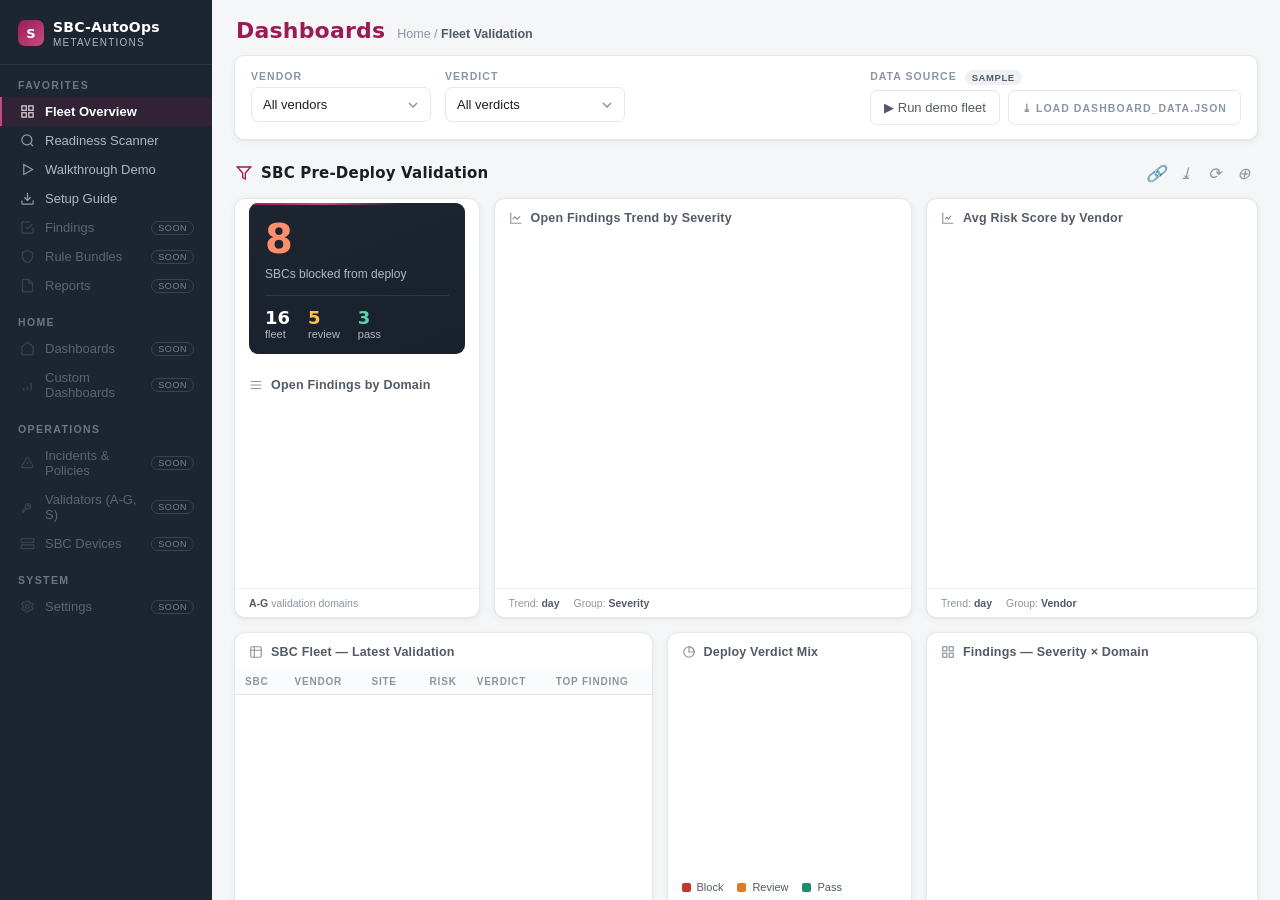
==== commit 75fc4b80: "Dashboard: Setup Guide view — the four run paths as a first-class tab New nav item + view: requireme" ====
--- a/marketing/dashboard/index.html
+++ b/marketing/dashboard/index.html
@@ -25,6 +25,7 @@
 -->
 <meta charset="utf-8" />
 <meta name="viewport" content="width=device-width, initial-scale=1" />
+<link rel="icon" type="image/svg+xml" href="data:image/svg+xml,%3Csvg xmlns=%27http://www.w3.org/2000/svg%27 viewBox=%270 0 32 32%27%3E%3Crect width=%2732%27 height=%2732%27 rx=%277%27 fill=%27%239d1b54%27/%3E%3Ctext x=%2716%27 y=%2722%27 font-family=%27Arial,sans-serif%27 font-size=%2718%27 font-weight=%27800%27 fill=%27white%27 text-anchor=%27middle%27%3ES%3C/text%3E%3C/svg%3E">
 <title>SBC-AutoOps — Fleet Validation</title>
 <base href="/dashboard/">
 <!-- Local-first: no external fonts or CDNs. The dashboard must render fully
@@ -156,6 +157,16 @@
   .loadbtn:hover{border-color:var(--garnet-soft);color:var(--garnet)}
 
   /* ---------- tabbed views (Fleet / Scanner / Walkthrough) ---------- */
+  .gcode{position:relative;background:#10151c;color:#cdd6e0;font-family:'IBM Plex Mono',monospace;font-size:12px;line-height:1.7;border-radius:9px;padding:13px 15px;overflow-x:auto;margin:10px 0 0}
+  .gcode .c{color:#6b7785}
+  .gcopy{position:absolute;top:8px;right:8px;font-size:10px;font-family:'IBM Plex Mono',monospace;color:#8b95a1;border:1px solid #2c3340;background:rgba(255,255,255,.05);border-radius:6px;padding:3px 9px;cursor:pointer}
+  .gcopy:hover{color:#e8ecf1}
+  .gstep{font-size:11px;font-weight:700;letter-spacing:.1em;text-transform:uppercase;color:var(--garnet);font-family:'IBM Plex Mono',monospace;margin:22px 0 4px}
+  .gstep:first-of-type{margin-top:4px}
+  .gsub{font-size:13px;color:var(--ink-soft);margin:2px 0 0;max-width:70ch}
+  .reqs{display:flex;gap:10px;flex-wrap:wrap;margin:14px 0 4px}
+  .req{font-size:11.5px;font-family:'IBM Plex Mono',monospace;color:var(--ink-soft);background:#fff;border:1px solid var(--line);border-radius:30px;padding:6px 13px}
+  .req b{color:var(--garnet)}
   .view[hidden]{display:none}
   nav a[data-view]{cursor:pointer}
   /* scanner */
@@ -187,6 +198,7 @@
       <a class="active" data-view="fleet" href="#"><svg viewBox="0 0 24 24" fill="none" stroke="currentColor" stroke-width="2"><rect x="3" y="3" width="7" height="7"/><rect x="14" y="3" width="7" height="7"/><rect x="3" y="14" width="7" height="7"/><rect x="14" y="14" width="7" height="7"/></svg>Fleet Overview</a>
       <a data-view="scanner" href="#"><svg viewBox="0 0 24 24" fill="none" stroke="currentColor" stroke-width="2"><circle cx="11" cy="11" r="8"/><path d="M21 21l-4.3-4.3"/></svg>Readiness Scanner</a>
       <a data-view="walk" href="#"><svg viewBox="0 0 24 24" fill="none" stroke="currentColor" stroke-width="2"><polygon points="6 4 20 12 6 20 6 4"/></svg>Walkthrough Demo</a>
+      <a data-view="setup" href="#"><svg viewBox="0 0 24 24" fill="none" stroke="currentColor" stroke-width="2"><path d="M21 15v4a2 2 0 0 1-2 2H5a2 2 0 0 1-2-2v-4"/><polyline points="7 10 12 15 17 10"/><line x1="12" y1="15" x2="12" y2="3"/></svg>Setup Guide</a>
       <a class="soon" title="Planned — not in this build"><svg viewBox="0 0 24 24" fill="none" stroke="currentColor" stroke-width="2"><path d="M9 11l3 3 8-8"/><path d="M21 12v7a2 2 0 0 1-2 2H5a2 2 0 0 1-2-2V5a2 2 0 0 1 2-2h11"/></svg>Findings<em>soon</em></a>
       <a class="soon" title="Planned — not in this build"><svg viewBox="0 0 24 24" fill="none" stroke="currentColor" stroke-width="2"><path d="M12 2l8 4v6c0 5-3.5 8-8 10-4.5-2-8-5-8-10V6z"/></svg>Rule Bundles<em>soon</em></a>
       <a class="soon" title="Planned — not in this build"><svg viewBox="0 0 24 24" fill="none" stroke="currentColor" stroke-width="2"><path d="M14 2H6a2 2 0 0 0-2 2v16a2 2 0 0 0 2 2h12a2 2 0 0 0 2-2V8z"/><path d="M14 2v6h6"/></svg>Reports<em>soon</em></a>
@@ -354,6 +366,46 @@
         <pre id="wkOut" class="wk-term">// choose Broken or Fixed, then press Run validation</pre>
       </div>
       <div class="foot"><span>Live <b>sbc-validator walk</b> output. The engine runs locally; nothing leaves your machine.</span></div>
+    </section>
+  </div>
+
+  <!-- ═══ SETUP GUIDE ═══ -->
+  <div id="view-setup" class="view" hidden>
+    <div class="ds-title">
+      <svg viewBox="0 0 24 24" fill="none" stroke="currentColor" stroke-width="2"><path d="M21 15v4a2 2 0 0 1-2 2H5a2 2 0 0 1-2-2v-4"/><polyline points="7 10 12 15 17 10"/><line x1="12" y1="15" x2="12" y2="3"/></svg>
+      <h2>Setup Guide — run the real engine in your environment</h2>
+    </div>
+    <section class="panel" style="max-width:860px">
+      <div class="body" style="padding:20px 22px">
+        <p style="margin:0;color:var(--ink-soft);font-size:13.5px;max-width:72ch">This dashboard is a demo of the local console. The validator itself runs entirely on your side: it reads config exports, never touches an SBC, and needs <b>zero outbound network</b>. Four ways to run it, all starting from the source tree (design-partner tarball or repository checkout).</p>
+        <div class="reqs">
+          <span class="req"><b>Python 3.10+</b> or Docker / Podman</span>
+          <span class="req"><b>1</b> runtime dependency (cryptography)</span>
+          <span class="req"><b>0</b> outbound connections required</span>
+          <span class="req">non-root container · uid 10001</span>
+        </div>
+
+        <div class="gstep">Step 0 · verify what you received (every path)</div>
+        <p class="gsub">The source ships with a SHA-256 manifest covering every file. Verify before you build.</p>
+        <div class="gcode"><button class="gcopy" data-copy="shasum -a 256 -c SHA256SUMS">copy</button>tar -xzf sbc-validator-0.16.2-src.tar.gz &amp;&amp; cd sbc-validator-0.16.2<br>shasum -a 256 -c SHA256SUMS   <span class="c"># every file, against the manifest</span></div>
+
+        <div class="gstep">Path 1 · plain pip — any Python 3.10+ host</div>
+        <div class="gcode"><button class="gcopy" data-copy="python3 -m venv .venv && .venv/bin/pip install . && .venv/bin/sbc-validator demo">copy</button>python3 -m venv .venv &amp;&amp; .venv/bin/pip install .<br>.venv/bin/sbc-validator demo   <span class="c"># the full mixed-vendor showcase, locally</span></div>
+
+        <div class="gstep">Path 2 · fully offline — isolated environments</div>
+        <div class="gcode"><button class="gcopy" data-copy="pip download . -d wheels/ && pip install --no-index --find-links wheels/ sbc-autoops-validator">copy</button><span class="c"># on a connected machine:</span><br>pip download . -d wheels/<br><span class="c"># carry wheels/ across the air gap, then:</span><br>pip install --no-index --find-links wheels/ sbc-autoops-validator</div>
+
+        <div class="gstep">Path 3 · container — Docker or rootless Podman, same image</div>
+        <div class="gcode"><button class="gcopy" data-copy="docker build -t sbc-validator . && docker run --rm --network none sbc-validator demo">copy</button>docker build -t sbc-validator .   <span class="c"># or podman build, identical</span><br>docker run --rm --network none sbc-validator demo   <span class="c"># the air-gap claim, proven on your hardware</span></div>
+
+        <div class="gstep">Path 4 · your CI/CD — the pre-deploy gate</div>
+        <p class="gsub">A drop-in pipeline example ships at <span class="mono">examples/ci/sbc-pre-deploy-gate.yml</span>. The non-zero exit blocks a PR before a non-compliant config reaches the change window.</p>
+        <div class="gcode"><button class="gcopy" data-copy="sbc-validator validate config.ini --ruleset rulesets/ms_direct_routing_2026-06.json --fail-on review">copy</button>sbc-validator validate config.ini \<br>&nbsp;&nbsp;--ruleset rulesets/ms_direct_routing_2026-06.json --fail-on review</div>
+
+        <div class="gstep">Then explore</div>
+        <div class="gcode"><button class="gcopy" data-copy="sbc-validator serve --results results">copy</button>sbc-validator validate &middot; walk &middot; simulate &middot; explain &middot; diff &middot; fleet<br>sbc-validator serve --results results   <span class="c"># this console, live on your own results</span></div>
+      </div>
+      <div class="foot"><span>Data-flow contract: <a href="https://sbcvalidator.metaventionsai.com/#security" style="color:var(--garnet)">sbcvalidator.metaventionsai.com/#security</a> &middot; full details in <b>docs/SECURITY.md</b> &middot; source: <a href="https://github.com/Dicoangelo/sbc-validator" style="color:var(--garnet)">github.com/Dicoangelo/sbc-validator</a></span></div>
     </section>
   </div>
 </main>
@@ -463,9 +515,14 @@
   const by=v=>f.filter(s=>s.summary.verdict===v).length;
   const setStat=(id,v)=>{
     const el=document.getElementById(id);
+    // supersede token: a newer renderAll (e.g. dashboard_data.json arriving
+    // right after the sample paint) cancels any in-flight count-up, otherwise
+    // the old animation's final frame overwrites the real numbers.
+    const tok=(el._statTok=(el._statTok||0)+1);
     if(window.__statsAnimated || window.matchMedia("(prefers-reduced-motion: reduce)").matches){el.textContent=v;return;}
     let t0=null;
     (function tick(ts){
+      if(el._statTok!==tok)return;
       if(!t0)t0=ts;
       const p=Math.min((ts-t0)/850,1), e=1-Math.pow(1-p,3);
       el.textContent=Math.round(v*e);
@@ -628,9 +685,10 @@
 
 /* ---------------- tabs: Fleet / Scanner / Walkthrough ---------------- */
 (function(){
-  const views={fleet:document.getElementById("view-fleet"),scanner:document.getElementById("view-scanner"),walk:document.getElementById("view-walk")};
-  const crumbs={fleet:"Fleet Validation",scanner:"Readiness Scanner",walk:"Walkthrough Demo"};
-  const titles={fleet:"Dashboards",scanner:"Scanner",walk:"Walkthrough"};
+  const views={fleet:document.getElementById("view-fleet"),scanner:document.getElementById("view-scanner"),walk:document.getElementById("view-walk"),setup:document.getElementById("view-setup")};
+document.querySelectorAll(".gcopy").forEach(b=>b.addEventListener("click",()=>{navigator.clipboard.writeText(b.dataset.copy);b.textContent="copied";setTimeout(()=>b.textContent="copy",1200);}));
+  const crumbs={fleet:"Fleet Validation",scanner:"Readiness Scanner",walk:"Walkthrough Demo",setup:"Setup Guide"};
+  const titles={fleet:"Dashboards",scanner:"Scanner",walk:"Walkthrough",setup:"Setup"};
   function show(v){
     Object.entries(views).forEach(([k,el])=>{ if(el) el.hidden=(k!==v); });
     document.querySelectorAll("nav a[data-view]").forEach(a=>a.classList.toggle("active",a.dataset.view===v));
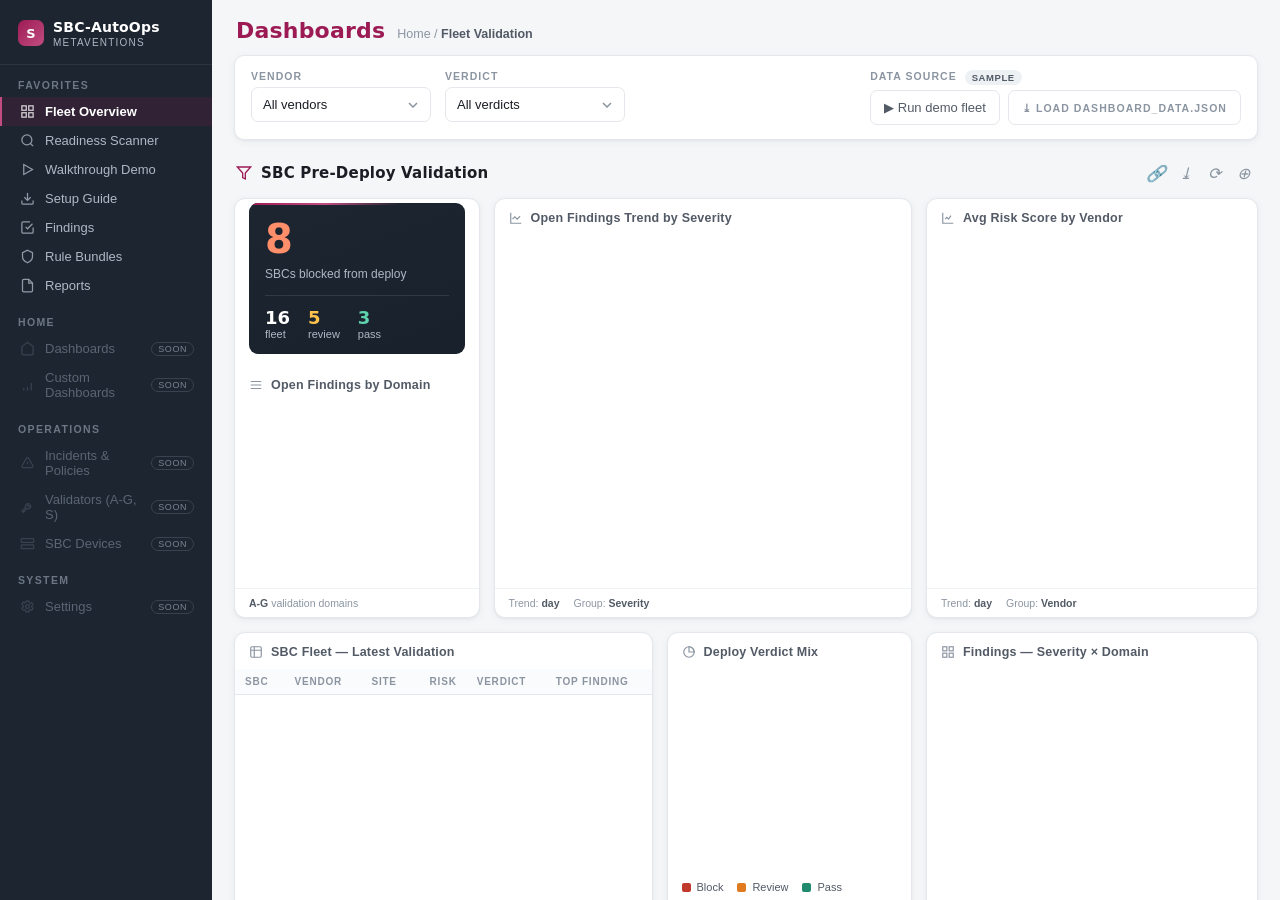
==== commit 5305627a: "v0.16.4: post-run delivery — Reports, Findings, Rule Bundles go live serve gains three routes: /repo" ====
--- a/marketing/dashboard/index.html
+++ b/marketing/dashboard/index.html
@@ -199,9 +199,9 @@
       <a data-view="scanner" href="#"><svg viewBox="0 0 24 24" fill="none" stroke="currentColor" stroke-width="2"><circle cx="11" cy="11" r="8"/><path d="M21 21l-4.3-4.3"/></svg>Readiness Scanner</a>
       <a data-view="walk" href="#"><svg viewBox="0 0 24 24" fill="none" stroke="currentColor" stroke-width="2"><polygon points="6 4 20 12 6 20 6 4"/></svg>Walkthrough Demo</a>
       <a data-view="setup" href="#"><svg viewBox="0 0 24 24" fill="none" stroke="currentColor" stroke-width="2"><path d="M21 15v4a2 2 0 0 1-2 2H5a2 2 0 0 1-2-2v-4"/><polyline points="7 10 12 15 17 10"/><line x1="12" y1="15" x2="12" y2="3"/></svg>Setup Guide</a>
-      <a class="soon" title="Planned — not in this build"><svg viewBox="0 0 24 24" fill="none" stroke="currentColor" stroke-width="2"><path d="M9 11l3 3 8-8"/><path d="M21 12v7a2 2 0 0 1-2 2H5a2 2 0 0 1-2-2V5a2 2 0 0 1 2-2h11"/></svg>Findings<em>soon</em></a>
-      <a class="soon" title="Planned — not in this build"><svg viewBox="0 0 24 24" fill="none" stroke="currentColor" stroke-width="2"><path d="M12 2l8 4v6c0 5-3.5 8-8 10-4.5-2-8-5-8-10V6z"/></svg>Rule Bundles<em>soon</em></a>
-      <a class="soon" title="Planned — not in this build"><svg viewBox="0 0 24 24" fill="none" stroke="currentColor" stroke-width="2"><path d="M14 2H6a2 2 0 0 0-2 2v16a2 2 0 0 0 2 2h12a2 2 0 0 0 2-2V8z"/><path d="M14 2v6h6"/></svg>Reports<em>soon</em></a>
+      <a data-view="findings" href="#"><svg viewBox="0 0 24 24" fill="none" stroke="currentColor" stroke-width="2"><path d="M9 11l3 3 8-8"/><path d="M21 12v7a2 2 0 0 1-2 2H5a2 2 0 0 1-2-2V5a2 2 0 0 1 2-2h11"/></svg>Findings</a>
+      <a data-view="bundle" href="#"><svg viewBox="0 0 24 24" fill="none" stroke="currentColor" stroke-width="2"><path d="M12 2l8 4v6c0 5-3.5 8-8 10-4.5-2-8-5-8-10V6z"/></svg>Rule Bundles</a>
+      <a data-view="reports" href="#"><svg viewBox="0 0 24 24" fill="none" stroke="currentColor" stroke-width="2"><path d="M14 2H6a2 2 0 0 0-2 2v16a2 2 0 0 0 2 2h12a2 2 0 0 0 2-2V8z"/><path d="M14 2v6h6"/></svg>Reports</a>
     </div>
     <div class="navgroup">
       <h4>Home</h4>
@@ -387,7 +387,7 @@
 
         <div class="gstep">Step 0 · verify what you received (every path)</div>
         <p class="gsub">The source ships with a SHA-256 manifest covering every file. Verify before you build.</p>
-        <div class="gcode"><button class="gcopy" data-copy="shasum -a 256 -c SHA256SUMS">copy</button>tar -xzf sbc-validator-0.16.2-src.tar.gz &amp;&amp; cd sbc-validator-0.16.2<br>shasum -a 256 -c SHA256SUMS   <span class="c"># every file, against the manifest</span></div>
+        <div class="gcode"><button class="gcopy" data-copy="shasum -a 256 -c SHA256SUMS">copy</button>tar -xzf sbc-validator-0.16.4-src.tar.gz &amp;&amp; cd sbc-validator-0.16.4<br>shasum -a 256 -c SHA256SUMS   <span class="c"># every file, against the manifest</span></div>
 
         <div class="gstep">Path 1 · plain pip — any Python 3.10+ host</div>
         <div class="gcode"><button class="gcopy" data-copy="python3 -m venv .venv && .venv/bin/pip install . && .venv/bin/sbc-validator demo">copy</button>python3 -m venv .venv &amp;&amp; .venv/bin/pip install .<br>.venv/bin/sbc-validator demo   <span class="c"># the full mixed-vendor showcase, locally</span></div>
@@ -397,6 +397,10 @@
 
         <div class="gstep">Path 3 · container — Docker or rootless Podman, same image</div>
         <div class="gcode"><button class="gcopy" data-copy="docker build -t sbc-validator . && docker run --rm --network none sbc-validator demo">copy</button>docker build -t sbc-validator .   <span class="c"># or podman build, identical</span><br>docker run --rm --network none sbc-validator demo   <span class="c"># the air-gap claim, proven on your hardware</span></div>
+
+        <div class="gstep">The audit artifact — identical from every path</div>
+        <p class="gsub">Every run path writes the same single source of truth: <span class="mono">results/&lt;sbc&gt;/&lt;timestamp&gt;.json</span>, history-preserving. In containers, mount it out or it dies with the container:</p>
+        <div class="gcode"><button class="gcopy" data-copy='docker run --rm --network none -v "$PWD:/work" sbc-validator validate /work/configs/teams.ini --out /work/results --html /work/report.html'>copy</button>docker run --rm --network none -v "$PWD:/work" sbc-validator \<br>&nbsp;&nbsp;validate /work/configs/teams.ini --out /work/results --html /work/report.html<br><span class="c"># in CI: upload results/ as a pipeline artifact (see examples/ci/)</span></div>
 
         <div class="gstep">Path 4 · your CI/CD — the pre-deploy gate</div>
         <p class="gsub">A drop-in pipeline example ships at <span class="mono">examples/ci/sbc-pre-deploy-gate.yml</span>. The non-zero exit blocks a PR before a non-compliant config reaches the change window.</p>
@@ -406,6 +410,55 @@
         <div class="gcode"><button class="gcopy" data-copy="sbc-validator serve --results results">copy</button>sbc-validator validate &middot; walk &middot; simulate &middot; explain &middot; diff &middot; fleet<br>sbc-validator serve --results results   <span class="c"># this console, live on your own results</span></div>
       </div>
       <div class="foot"><span>Data-flow contract: <a href="https://sbcvalidator.metaventionsai.com/#security" style="color:var(--garnet)">sbcvalidator.metaventionsai.com/#security</a> &middot; full details in <b>docs/SECURITY.md</b> &middot; source: <a href="https://github.com/Dicoangelo/sbc-validator" style="color:var(--garnet)">github.com/Dicoangelo/sbc-validator</a></span></div>
+    </section>
+  </div>
+
+  <!-- ═══ FINDINGS ═══ -->
+  <div id="view-findings" class="view" hidden>
+    <div class="ds-title"><svg viewBox="0 0 24 24" fill="none" stroke="currentColor" stroke-width="2"><path d="M9 11l3 3 8-8"/></svg><h2>Findings — every open check across the fleet</h2></div>
+    <section class="panel">
+      <div class="body" style="padding:16px 18px">
+        <div style="display:flex;gap:10px;flex-wrap:wrap;align-items:center;margin-bottom:12px">
+          <select id="ff-sev" style="font-family:inherit;font-size:12.5px;border:1px solid var(--line);border-radius:7px;padding:7px 10px"><option value="">All severities</option><option>CRITICAL</option><option>HIGH</option><option>MEDIUM</option><option>LOW</option></select>
+          <select id="ff-dom" style="font-family:inherit;font-size:12.5px;border:1px solid var(--line);border-radius:7px;padding:7px 10px"><option value="">All domains</option></select>
+          <input id="ff-q" type="text" placeholder="search check id / sbc" style="font-family:'IBM Plex Mono',monospace;font-size:12px;border:1px solid var(--line);border-radius:7px;padding:7px 10px;min-width:220px">
+          <span class="mono" id="ff-count" style="font-size:12px;color:var(--ink-faint)"></span>
+        </div>
+        <table><thead><tr><th>SBC</th><th>Check</th><th>Domain</th><th>Severity</th></tr></thead><tbody id="ff-tbl"></tbody></table>
+      </div>
+      <div class="foot"><span>Demo data. In your environment this view runs over your live results directory.</span></div>
+    </section>
+  </div>
+
+  <!-- ═══ RULE BUNDLES ═══ -->
+  <div id="view-bundle" class="view" hidden>
+    <div class="ds-title"><svg viewBox="0 0 24 24" fill="none" stroke="currentColor" stroke-width="2"><path d="M12 2l8 4v6c0 5-3.5 8-8 10-4.5-2-8-5-8-10V6z"/></svg><h2>Rule Bundles — what produces the verdicts</h2></div>
+    <section class="panel" style="max-width:760px">
+      <div class="body" style="padding:18px 20px">
+        <table style="font-size:13px"><tbody>
+          <tr><td style="color:var(--ink-faint);padding:6px 14px 6px 0">Ruleset</td><td class="mono">ms_direct_routing · <span id="bundleVer">2026-06-07</span> (authority-sourced)</td></tr>
+          <tr><td style="color:var(--ink-faint);padding:6px 14px 6px 0">Carries</td><td class="mono">7 required 2026 roots (incl. the DigiCert G5 pair) · TLS ≥1.2 · SIP cipher allowlist · SRTP suite · serverAuth-EKU enforcement</td></tr>
+          <tr><td style="color:var(--ink-faint);padding:6px 14px 6px 0">Integrity</td><td class="mono">Ed25519-signed · verified against a source-pinned key before use · compiled-in freshness floor refuses rollback</td></tr>
+          <tr><td style="color:var(--ink-faint);padding:6px 14px 6px 0">Channel</td><td class="mono">rules in, never configs out · 8&nbsp;MB inbound cap</td></tr>
+        </tbody></table>
+        <p style="margin:14px 0 0;color:var(--ink-faint);font-size:12.5px">Live provenance (issued/verified dates, key fingerprint, domains carried) is served by <span class="mono">sbc-validator serve</span> at <span class="mono">/bundle</span> in your environment.</p>
+      </div>
+      <div class="foot"><span>Sourcing and the re-sign workflow are documented in docs/RULE_AUTHORITY.md.</span></div>
+    </section>
+  </div>
+
+  <!-- ═══ REPORTS ═══ -->
+  <div id="view-reports" class="view" hidden>
+    <div class="ds-title"><svg viewBox="0 0 24 24" fill="none" stroke="currentColor" stroke-width="2"><path d="M14 2H6a2 2 0 0 0-2 2v16a2 2 0 0 0 2 2h12a2 2 0 0 0 2-2V8z"/><path d="M14 2v6h6"/></svg><h2>Reports — the post-run deliverables</h2></div>
+    <section class="panel" style="max-width:860px">
+      <div class="body" style="padding:18px 20px">
+        <p style="margin:0 0 6px;color:var(--ink-soft);font-size:13.5px;max-width:74ch"><b>Single source of truth:</b> every run writes <span class="mono">results/&lt;sbc&gt;/&lt;timestamp&gt;.json</span> — history-preserving, identical schema from every run path (pip, offline wheels, Docker/Podman, CI). Every report below is a rendering of those audit-trail files.</p>
+        <div style="display:flex;gap:10px;flex-wrap:wrap;margin:14px 0 6px">
+          <button id="mdExport" class="loadbtn" style="background:var(--garnet);color:#fff;border-color:var(--garnet);font-weight:600">Download executive report (Markdown)</button>
+        </div>
+        <p style="margin:12px 0 0;color:var(--ink-soft);font-size:13px;max-width:74ch">In your environment, <span class="mono">sbc-validator serve</span> also renders the executive report as HTML at <span class="mono">/report</span> and a per-SBC report from each box's latest run at <span class="mono">/report/sbc</span>. CLI equivalents: <span class="mono">validate --html</span> · <span class="mono">report --results results/</span> · <span class="mono">fleet --out</span> · <span class="mono">report --compliance mifid2</span>.</p>
+      </div>
+      <div class="foot"><span>The version-stamped verdict JSON is the audit artifact for your change record.</span></div>
     </section>
   </div>
 </main>
@@ -683,19 +736,63 @@
 renderAll(SAMPLE_FLEET, TREND);
 fetch("./dashboard_data.json").then(r=>r.ok?r.json():null).then(p=>{ if(p) loadPayload(p); }).catch(()=>{});
 
+
+/* ---------------- findings / reports views (client-side) ---------------- */
+function renderFindings(){
+  const sev=document.getElementById("ff-sev").value, dom=document.getElementById("ff-dom").value,
+        q=document.getElementById("ff-q").value.trim().toLowerCase();
+  const rows=[];
+  (CURRENT.fleet||[]).forEach(s=>(s.findings||[]).forEach(f=>{
+    if(f.severity==="INFO")return;
+    if(sev&&f.severity!==sev)return;
+    if(dom&&f.domain!==dom)return;
+    if(q&&!(f.check_id||"").toLowerCase().includes(q)&&!(s.sbc||"").toLowerCase().includes(q))return;
+    rows.push({sbc:s.sbc,f});
+  }));
+  rows.sort((a,b)=>SEV.indexOf(a.f.severity)-SEV.indexOf(b.f.severity));
+  document.getElementById("ff-tbl").innerHTML=rows.map(r=>
+    `<tr><td class="mono">${esc(r.sbc)}</td><td class="mono">${esc(r.f.check_id)}</td>`+
+    `<td>${esc((DOM_NAME[r.f.domain]||r.f.domain||"—"))}</td>`+
+    `<td><span style="font-family:'IBM Plex Mono',monospace;font-size:10.5px;font-weight:700;color:${SEV_COLOR[r.f.severity]||"#666"}">${esc(r.f.severity)}</span></td></tr>`).join("")
+    || '<tr><td colspan="4" style="color:var(--ink-faint)">no findings match</td></tr>';
+  document.getElementById("ff-count").textContent=rows.length+" findings";
+  const df=document.getElementById("ff-dom");
+  if(df.options.length===1){Object.keys(DOM_NAME).forEach(d=>{const o=document.createElement("option");o.value=d;o.textContent=DOM_NAME[d];df.appendChild(o);});}
+}
+["ff-sev","ff-dom","ff-q"].forEach(id=>{const el=document.getElementById(id);el&&el.addEventListener(el.tagName==="INPUT"?"input":"change",renderFindings);});
+
+document.getElementById("mdExport").addEventListener("click",()=>{
+  const fleet=CURRENT.fleet||[], HIGHSET=["CRITICAL","HIGH"];
+  const caBad=s=>(s.findings||[]).some(f=>/^(C\.CA\.|C\.CERT\.|C\.TLS\.|C\.SRTP\.)/.test(f.check_id||"")&&HIGHSET.includes(f.severity));
+  const v={};fleet.forEach(s=>{const k=(s.summary||{}).verdict||"?";v[k]=(v[k]||0)+1;});
+  const notReady=fleet.filter(caBad).length;
+  const common={};fleet.forEach(s=>(s.findings||[]).forEach(f=>{if(HIGHSET.includes(f.severity))common[f.check_id]=(common[f.check_id]||0)+1;}));
+  const top=Object.entries(common).sort((a,b)=>b[1]-a[1]).slice(0,8);
+  const L=["# SBC Fleet Executive Report","",`_${fleet.length} SBCs - generated ${new Date().toISOString().slice(0,16)}Z_`,"",
+    "## 2026 Microsoft CA migration readiness","",`**${fleet.length-notReady} of ${fleet.length} SBCs ready.** ${notReady} carry a TLS/CA/cert/SRTP blocker.`,"",
+    "## Deploy verdicts",""];
+  ["BLOCK","REVIEW","PASS"].forEach(k=>{if(v[k])L.push(`- ${k}: ${v[k]}`);});
+  L.push("","## Most common high-severity findings","");
+  top.forEach(([cid,n])=>L.push(`- \`${cid}\` x${n}`));
+  L.push("","_SBC Validator - the independent truth layer for real-time voice._");
+  const blob=new Blob([L.join("\n")],{type:"text/markdown"});
+  const a=document.createElement("a");a.href=URL.createObjectURL(blob);a.download="sbc-exec-report.md";a.click();
+});
+
 /* ---------------- tabs: Fleet / Scanner / Walkthrough ---------------- */
 (function(){
-  const views={fleet:document.getElementById("view-fleet"),scanner:document.getElementById("view-scanner"),walk:document.getElementById("view-walk"),setup:document.getElementById("view-setup")};
+  const views={fleet:document.getElementById("view-fleet"),scanner:document.getElementById("view-scanner"),walk:document.getElementById("view-walk"),setup:document.getElementById("view-setup"),findings:document.getElementById("view-findings"),bundle:document.getElementById("view-bundle"),reports:document.getElementById("view-reports")};
 document.querySelectorAll(".gcopy").forEach(b=>b.addEventListener("click",()=>{navigator.clipboard.writeText(b.dataset.copy);b.textContent="copied";setTimeout(()=>b.textContent="copy",1200);}));
-  const crumbs={fleet:"Fleet Validation",scanner:"Readiness Scanner",walk:"Walkthrough Demo",setup:"Setup Guide"};
-  const titles={fleet:"Dashboards",scanner:"Scanner",walk:"Walkthrough",setup:"Setup"};
+  const crumbs={fleet:"Fleet Validation",scanner:"Readiness Scanner",walk:"Walkthrough Demo",setup:"Setup Guide",findings:"Findings",bundle:"Rule Bundles",reports:"Reports"};
+  const titles={fleet:"Dashboards",scanner:"Scanner",walk:"Walkthrough",setup:"Setup",findings:"Findings",bundle:"Bundles",reports:"Reports"};
   function show(v){
     Object.entries(views).forEach(([k,el])=>{ if(el) el.hidden=(k!==v); });
     document.querySelectorAll("nav a[data-view]").forEach(a=>a.classList.toggle("active",a.dataset.view===v));
     const cb=document.querySelector(".crumb"); if(cb) cb.innerHTML="Home / <b>"+crumbs[v]+"</b>";
     const h1=document.querySelector(".topbar h1"); if(h1) h1.textContent=titles[v];
   }
-  document.querySelectorAll("nav a[data-view]").forEach(a=>a.addEventListener("click",e=>{e.preventDefault();show(a.dataset.view);}));
+  document.querySelectorAll("nav a[data-view]").forEach(a=>a.addEventListener("click",e=>{e.preventDefault();show(a.dataset.view);if(a.dataset.view==="findings")renderFindings();}));
+  if(location.hash){const h=location.hash.slice(1); if(views[h]) show(h);}
 
   /* scanner */
   const sf=document.getElementById("scanForm");
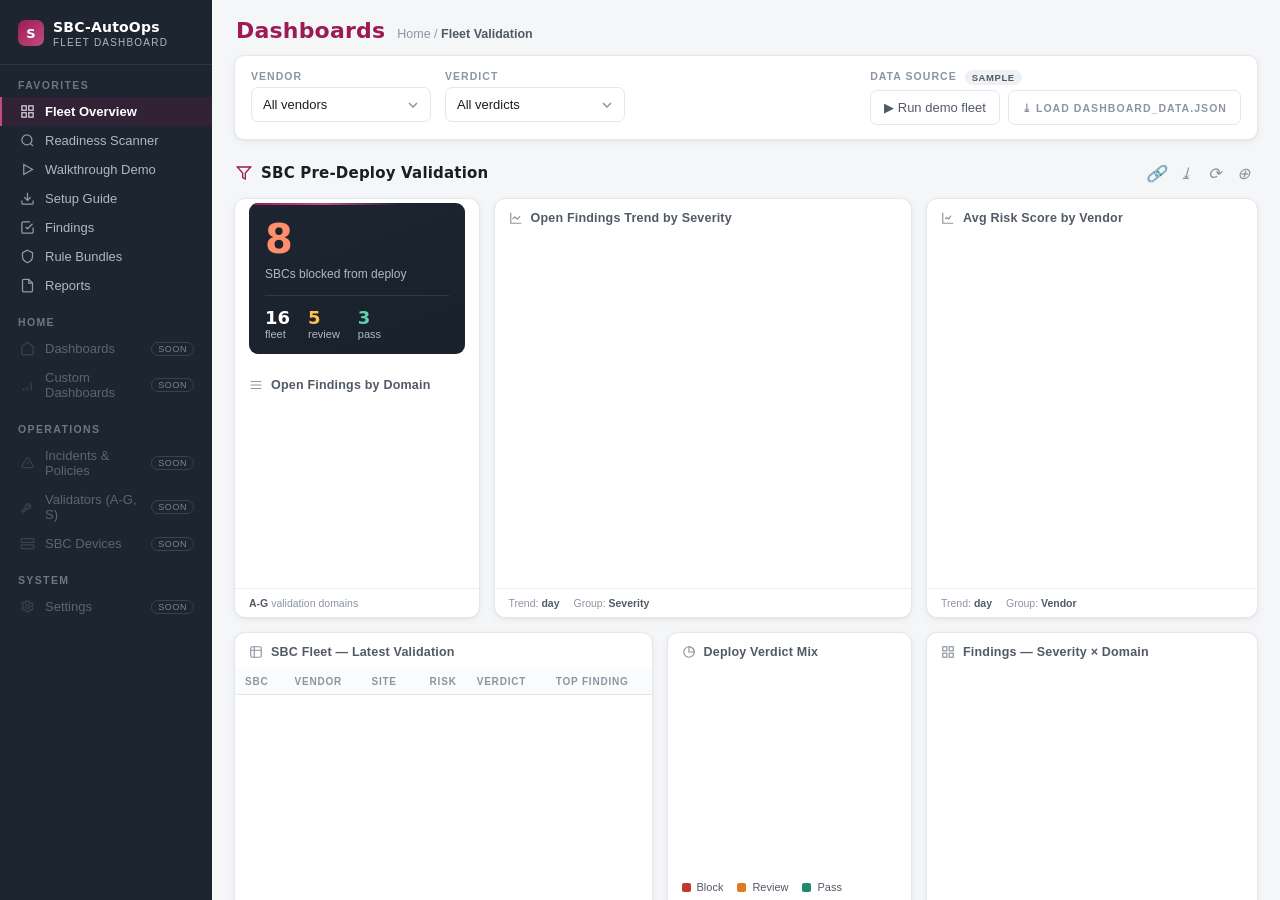
==== commit f5b3fec1: "Strip company branding from public-facing surfaces (entity TBD with Philip)" ====
--- a/marketing/dashboard/index.html
+++ b/marketing/dashboard/index.html
@@ -190,7 +190,7 @@
 <aside>
   <div class="brand">
     <div class="dot">S</div>
-    <div><b>SBC-AutoOps</b><small>Metaventions</small></div>
+    <div><b>SBC-AutoOps</b><small>Fleet dashboard</small></div>
   </div>
   <nav>
     <div class="navgroup">
